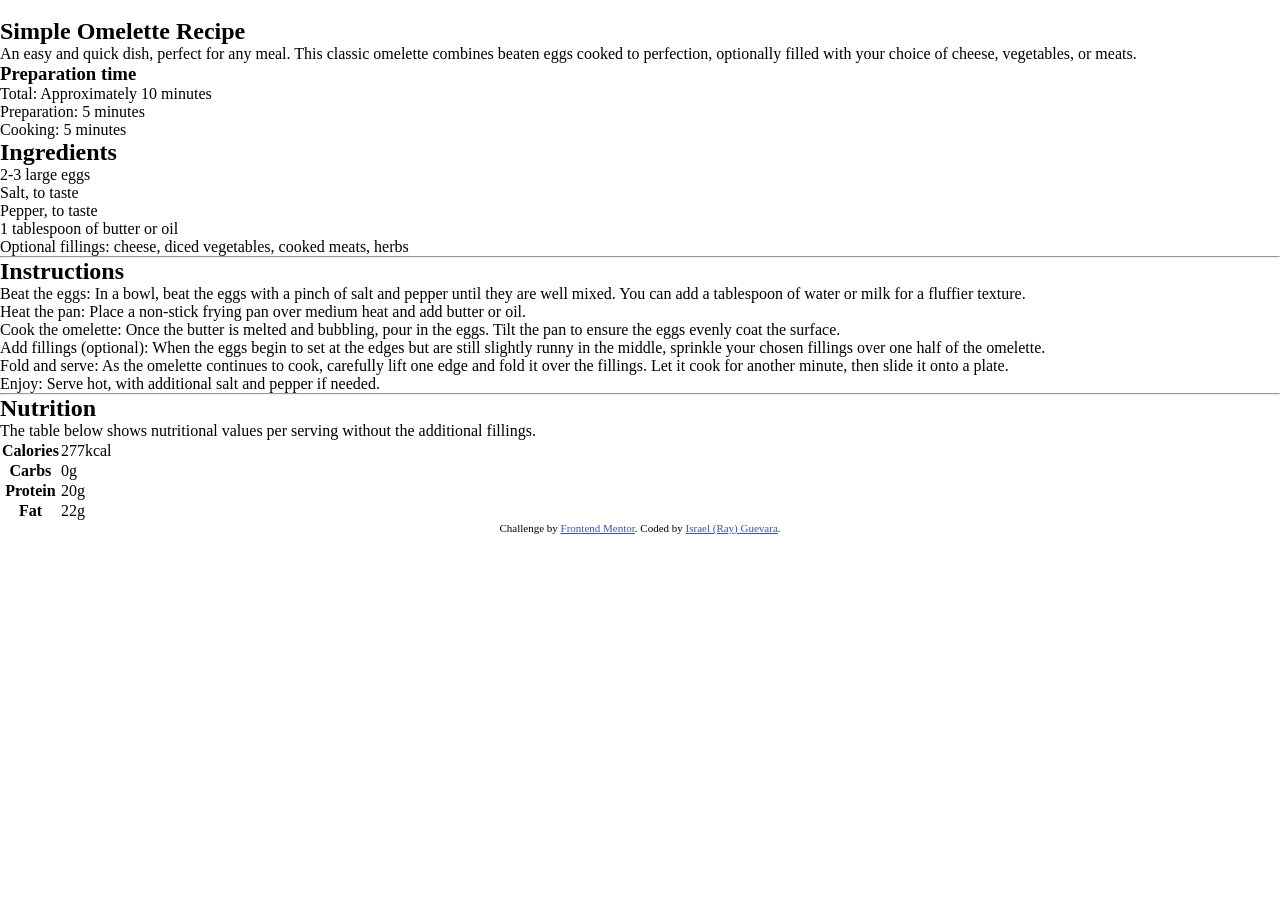
==== index.html @ 9a559724 "refactor(styles): remove external google font links" ====
<!doctype html>
<html lang="en">
  <head>
    <meta charset="UTF-8" />
    <meta name="viewport" content="width=device-width, initial-scale=1.0" />
    <!-- displays site properly based on user's device -->

    <link
      rel="icon"
      type="image/png"
      sizes="32x32"
      href="./assets/images/favicon-32x32.png"
    />

    <title>Frontend Mentor | Recipe page</title>

    <!-- Feel free to remove these styles or customise in your own stylesheet 👍 -->
    <style>
      .attribution {
        font-size: 0.6875rem;
        text-align: center;
      }
      .attribution a {
        color: hsl(228, 45%, 44%);
      }
    </style>

    <link rel="stylesheet" href="styles.css" />
  </head>
  <body>
    <!-- Main landmark: is the central topic of the HTML document -->
    <main>
      <!-- Article: self-contained, independant and reusable element -->
      <article class="recipe-card">
        <img
          class="recipe-card__img"
          src="assets/images/image-omelette.jpeg"
          alt=""
        />
        <!-- Header: introductory content -->
        <header>
          <h1 class="recipe-card__title">Simple Omelette Recipe</h1>
          <p class="recipe-card__description">
            An easy and quick dish, perfect for any meal. This classic omelette
            combines beaten eggs cooked to perfection, optionally filled with
            your choice of cheese, vegetables, or meats.
          </p>
        </header>

        <!-- Section: generic standalone section of a document, usually has a heading -->
        <section class="recipe-card__preparation-stats">
          <h3 class="recipe-card__preparation-time">Preparation time</h3>
          <!-- Unordered list: by default rendered as a bulleted list -->
          <ul>
            <li>
              <!-- Time: represents a specific period of time, translate dates into machine-readeble format -->
              <time datetime="PT10M"
                ><span class="recipe-card__time-head">Total:</span>
                Approximately 10 minutes</time
              >
            </li>
            <li>
              <time datetime="PT5M"
                ><span class="recipe-card__time-head">Preparation:</span> 5
                minutes</time
              >
            </li>
            <li>
              <time datetime="PT5M"
                ><span class="recipe-card__time-head">Cooking:</span> 5
                minutes</time
              >
            </li>
          </ul>
        </section>

        <section>
          <h2 class="recipe-card__subtitle">Ingredients</h2>
          <ul class="recipe-card__ingredient-list">
            <li class="recipe-card__ingredient-item"><p>2-3 large eggs</p></li>
            <li class="recipe-card__ingredient-item"><p>Salt, to taste</p></li>
            <li class="recipe-card__ingredient-item">
              <p>Pepper, to taste</p>
            </li>
            <li class="recipe-card__ingredient-item">
              <p>1 tablespoon of butter or oil</p>
            </li>
            <li class="recipe-card__ingredient-item">
              <p>
                Optional fillings: cheese, diced vegetables, cooked meats, herbs
              </p>
            </li>
          </ul>
        </section>

        <hr />

        <section>
          <h2 class="recipe-card__subtitle">Instructions</h2>
          <!-- Ordered list: redered as a numbered list, using its attrribute type you can chose letters, Roman numerals o plain numbers (default) -->
          <ol class="recipe-card__instruction-list">
            <li>
              <p>
                <span class="recipe-card__instruction-step"
                  >Beat the eggs:</span
                >
                In a bowl, beat the eggs with a pinch of salt and pepper until
                they are well mixed. You can add a tablespoon of water or milk
                for a fluffier texture.
              </p>
            </li>
            <li>
              <p>
                <span class="recipe-card__instruction-step">Heat the pan:</span>
                Place a non-stick frying pan over medium heat and add butter or
                oil.
              </p>
            </li>
            <li>
              <p>
                <span class="recipe-card__instruction-step"
                  >Cook the omelette:</span
                >
                Once the butter is melted and bubbling, pour in the eggs. Tilt
                the pan to ensure the eggs evenly coat the surface.
              </p>
            </li>
            <li>
              <p>
                <span class="recipe-card__instruction-step"
                  >Add fillings (optional):</span
                >
                When the eggs begin to set at the edges but are still slightly
                runny in the middle, sprinkle your chosen fillings over one half
                of the omelette.
              </p>
            </li>
            <li>
              <p>
                <span class="recipe-card__instruction-step"
                  >Fold and serve:</span
                >
                As the omelette continues to cook, carefully lift one edge and
                fold it over the fillings. Let it cook for another minute, then
                slide it onto a plate.
              </p>
            </li>
            <li>
              <p>
                <span class="recipe-card__instruction-step">Enjoy:</span> Serve
                hot, with additional salt and pepper if needed.
              </p>
            </li>
          </ol>
        </section>

        <hr />

        <section>
          <h2 class="recipe-card__subtitle">Nutrition</h2>
          <p>
            The table below shows nutritional values per serving without the
            additional fillings.
          </p>
          <!-- Table: this element represents tabular-data using rows and columns -->
          <table class="recipe-card__table">
            <!-- Table body: encapsulates a series of rows (tr) -->
            <tbody>
              <tr>
                <!-- Table header: head of a table group, representing calories, carbs, protein -->
                <th>Calories</th>
                <!-- Table data: it contains the actual data, like 277kcal, 0g, 20g -->
                <td>277kcal</td>
              </tr>
              <tr>
                <th>Carbs</th>
                <td>0g</td>
              </tr>

              <tr>
                <th>Protein</th>
                <td>20g</td>
              </tr>

              <tr>
                <th>Fat</th>
                <td>22g</td>
              </tr>
            </tbody>
          </table>
        </section>
      </article>
    </main>

    <footer class="attribution">
      Challenge by
      <a
        href="https://www.frontendmentor.io?ref=challenge"
        target="_blank"
        rel="noopener noreferrer"
        >Frontend Mentor</a
      >. Coded by
      <a
        href="https://github.com/ezra1492"
        target="_blank"
        rel="noopener noreferrer"
        >Israel (Ray) Guevara</a
      >.
    </footer>
  </body>
</html>
---- styles.css ----
/* ============== 
 BOX MODEL RESET ↓
================= */
*,
*::before,
*::after {
  box-sizing: border-box;
  margin: 0;
  padding: 0;
}

/* ===== 
 FONTS ↓
======== */

@font-face {
  font-family: "outfit";
  src: url(assets/fonts/outfit/Outfit-VariableFont_wght.woff2) format("woff2"); /* By declaring the format the browser reads it and in case it isn't supported, the user won't spend data in assets the browser won't be able to use */
  font-weight: 100 900; /* covers all weights (100-900) to save loading time */
  font-style: normal;
  font-display: swap; /* Accessibility: shows fallback font while oufit loads */
}

@font-face {
  font-family: "young-serif";
  src: url(assets/fonts/young-serif/YoungSerif-Regular.woff2) format("woff2");
  font-weight: 400; /* used for the recipe title */
  font-style: normal;
  font-display: swap;
}

/* Entiendo que es recomendable transformar las fuentes de ttf a woff2 para hacerlas más ligeras y que carguen más rápido */

/* =================
DESIGN TOKEN VAULT ↓
==================== */
:root {
  /* ------
SPACING ↓
--------- */

  /* PRIMITIVE SPACING */
  --sp-1600: 8rem; /* 128px */
  --sp-600: 3rem; /* 48px */
  --sp-500: 2.5rem; /* 40px */
  --sp-400: 2rem; /* 32px */
  --sp-350: 1.75rem; /* 28px */
  --sp-300: 1.5rem; /* 24px */
  --sp-250: 1.25rem; /* 20px */
  --sp-200: 1rem; /* 16px */
  --sp-150: 0.75rem; /* 12px */
  --sp-100: 0.5rem; /* 8px */

  /* PRIMITIVE COLOR */
  --clr-stone-100: hsl(30, 54%, 90%); /* */
  --clr-stone-150: hsl(30, 18%, 87%); /* */
  --clr-stone-600: hsl(30, 10%, 34%); /* */
  --clr-stone-900: hsl(24, 5%, 18%); /* */
  --clr-rose-800: hsl(332, 51%, 32%); /* */
  --clr-rose-50: hsl(330, 100%, 98%); /* */
  --clr-brown-800: hsl(14, 45%, 36%); /* */
  --clr-white: hsl(0, 0%, 100%); /* */

  /* SEMANTIC */

  /* FONT SIZE */
  --fs-body: ;
  --fs-title: ;

  /* */

  /* */

  /* */

  /* */

  /* ------
SPACING ↑
--------- */

  /* --------- 
 TYPOGRAFY ↓
------------ */

  /* FONT FAMILY */
  /* FONT WEIGHT */

  /* --------- 
 TYPOGRAFY ↑
------------ */
}

/* =================
DESIGN TOKEN VAULT ↑
==================== */
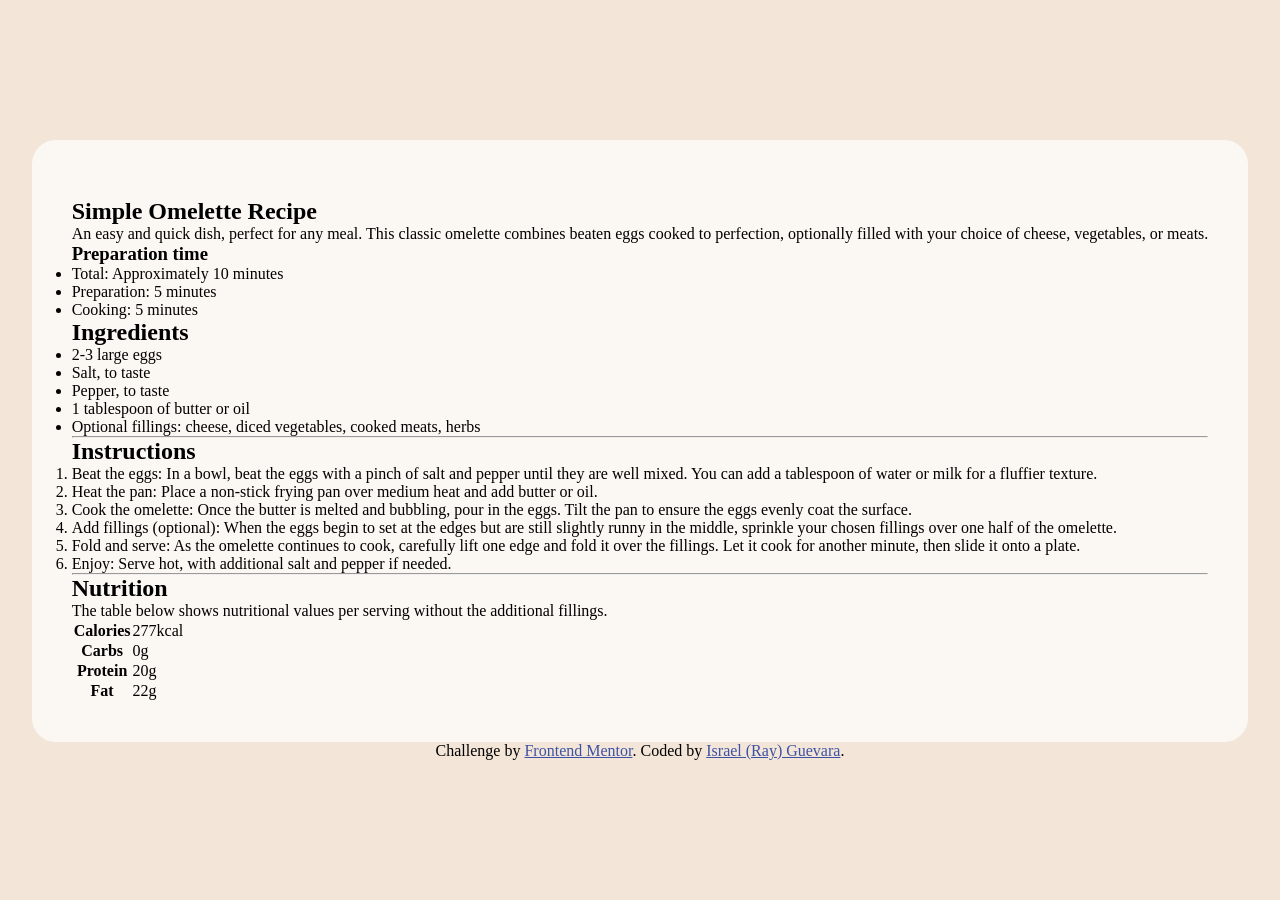
==== commit cf60e668: "refactor(html): extract inline style to css file" ====
--- a/index.html
+++ b/index.html
@@ -13,17 +13,6 @@
     />
 
     <title>Frontend Mentor | Recipe page</title>
-
-    <!-- Feel free to remove these styles or customise in your own stylesheet 👍 -->
-    <style>
-      .attribution {
-        font-size: 0.6875rem;
-        text-align: center;
-      }
-      .attribution a {
-        color: hsl(228, 45%, 44%);
-      }
-    </style>
 
     <link rel="stylesheet" href="styles.css" />
   </head>
--- a/styles.css
+++ b/styles.css
@@ -36,10 +36,10 @@
 ==================== */
 :root {
   /* ------
-SPACING ↓
---------- */
+  SPACING ↓
+  --------- */
 
-  /* PRIMITIVE SPACING */
+  /* PRIMITIVE SPACING (The what, raw units) */
   --sp-1600: 8rem; /* 128px */
   --sp-600: 3rem; /* 48px */
   --sp-500: 2.5rem; /* 40px */
@@ -51,46 +51,113 @@
   --sp-150: 0.75rem; /* 12px */
   --sp-100: 0.5rem; /* 8px */
 
-  /* PRIMITIVE COLOR */
-  --clr-stone-100: hsl(30, 54%, 90%); /* */
-  --clr-stone-150: hsl(30, 18%, 87%); /* */
-  --clr-stone-600: hsl(30, 10%, 34%); /* */
-  --clr-stone-900: hsl(24, 5%, 18%); /* */
-  --clr-rose-800: hsl(332, 51%, 32%); /* */
-  --clr-rose-50: hsl(330, 100%, 98%); /* */
-  --clr-brown-800: hsl(14, 45%, 36%); /* */
-  --clr-white: hsl(0, 0%, 100%); /* */
+  /* ATTRIBUTION */
+  --sp-footer: 0.6875rem; /* 11px */
 
-  /* SEMANTIC */
+  /* VIEWPORT BOUNDARIES */
+  --sp-wd-min: 23.4375rem; /* 375px Mobile, min-width */
+  --sp-wd-max: 46rem; /* 736px Dessktop, max-width */
 
-  /* FONT SIZE */
-  --fs-body: ;
-  --fs-title: ;
+  /* SEMANTIC SPACING (the why, the purpose) */
+  --wd-recipe-card: clamp(var(--sp-wd-min), 90vw, var(--sp-wd-max));
 
-  /* */
+  --fs-title: var(--sp-500); /* 40px */
+  --fs-subtitle: var(--sp-350); /* 28px */
+  --fs-prep-time: var(--sp-250); /* 20px */
+  --fs-paragraph: var(--sp-200); /* 16px */
+  --fs-footer: var(--sp);
 
-  /* */
+  --pd-recipe-card: var(--sp-500);
 
-  /* */
-
-  /* */
+  --br-big: var(--sp-300);
+  --br-small: var(--sp-150);
 
   /* ------
-SPACING ↑
---------- */
+  SPACING ↑
+  --------- */
 
-  /* --------- 
- TYPOGRAFY ↓
------------- */
+  /* ----
+  COLOR ↓
+  ------- */
+
+  /* PRIMITIVE COLOR */
+  --clr-stone-100: hsl(30, 54%, 90%); /* body background */
+  --clr-white: rgba(255, 255, 255, 70%); /* card background */
+  --clr-rose-50: hsl(330, 100%, 98%); /* prep-time background */
+  --clr-stone-900: hsl(24, 5%, 18%); /* titile */
+  --clr-stone-600: hsl(
+    30,
+    10%,
+    34%
+  ); /* paragraph + its bulleted points + table data */
+  --clr-rose-800: hsl(
+    332,
+    51%,
+    32%
+  ); /* prep-time title + its bulleted points */
+  --clr-brown-800: hsl(14, 45%, 36%); /* */
+  --clr-anchor: hsl(228, 45%, 44%);
+  --clr-stone-150: hsl(30, 18%, 87%); /* */
+
+  /* SEMANTIC COLOR */
+  --clr-card: var(--clr-white);
+  --clr-title: var(--clr-stone-900);
+  --clr-subtitle: var(--clr-brown-800);
+  --clr-prep-time: var(--clr-rose-800);
+  --clr-paragraph: var(--clr-stone-600);
+
+  /* ----
+  COLOR ↑
+  ------- */
+
+  /* --------
+  TYPOGRAPHY ↓
+  ------------ */
 
   /* FONT FAMILY */
+  --ff-titles: "young-serif", serif;
+  --ff-paragraphs: "outfit", sans-serif;
+
   /* FONT WEIGHT */
+  --fw-paragraph: 400;
+  --fw-prep-time: 600;
+  --fw-bold: 700;
 
-  /* --------- 
- TYPOGRAFY ↑
------------- */
+  /* --------
+  TYPOGRAPHY ↑
+  ------------ */
+}
+/* =================
+DESIGN TOKEN VAULT ↑
+==================== */
+
+/* =================
+RECIPE CARD DESIGN ↓
+==================== */
+
+.attribution {
+  font-size: var(--fs-footer);
+  text-align: center;
+}
+.attribution a {
+  color: var(--clr-anchor);
+}
+
+body {
+  display: flex;
+  flex-direction: column;
+  justify-content: center;
+  align-items: center;
+  min-height: 100vh;
+  background-color: var(--clr-stone-100);
+}
+
+.recipe-card {
+  padding: var(--pd-recipe-card);
+  border-radius: var(--br-big);
+  background-color: var(--clr-card);
 }
 
 /* =================
-DESIGN TOKEN VAULT ↑
+RECIPE CARD DESIGN ↑
 ==================== */
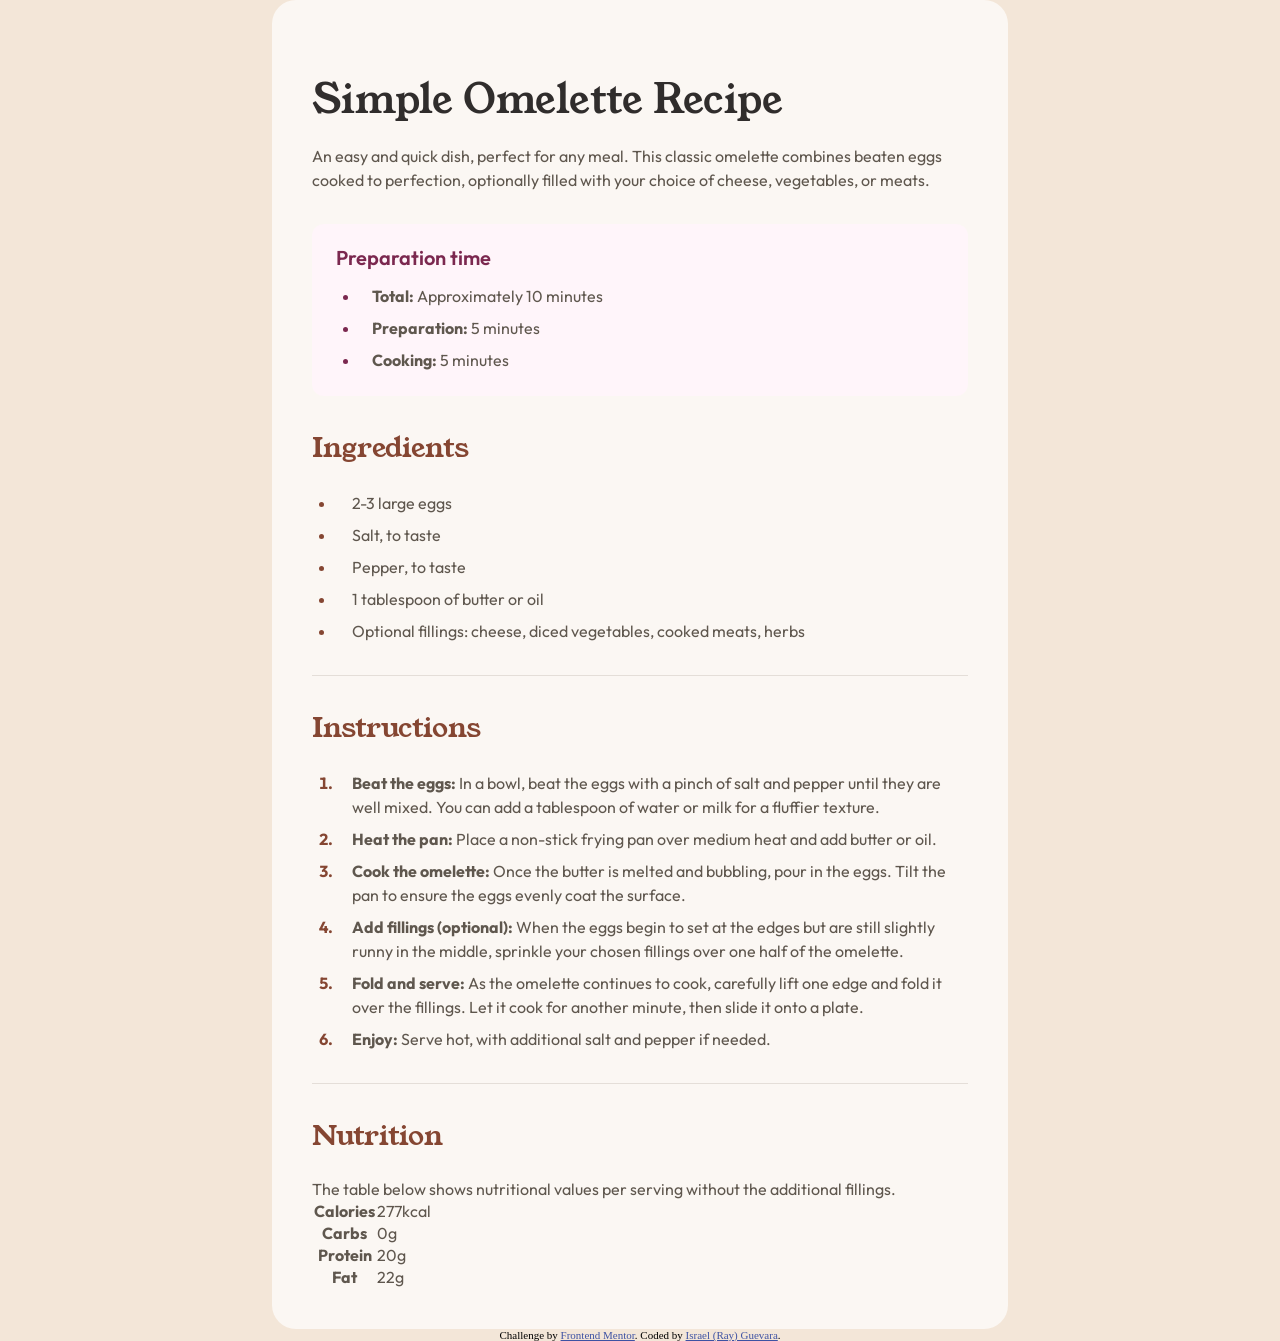
==== commit 6ac55fbf: "refactor(css): :recycle: migrate list spacing to flexbox gap" ====
--- a/index.html
+++ b/index.html
@@ -40,7 +40,7 @@
         <section class="recipe-card__preparation-stats">
           <h3 class="recipe-card__preparation-time">Preparation time</h3>
           <!-- Unordered list: by default rendered as a bulleted list -->
-          <ul>
+          <ul class="recipe-card__prep-list">
             <li>
               <!-- Time: represents a specific period of time, translate dates into machine-readeble format -->
               <time datetime="PT10M"
--- a/styles.css
+++ b/styles.css
@@ -55,26 +55,46 @@
   --sp-footer: 0.6875rem; /* 11px */
 
   /* VIEWPORT BOUNDARIES */
-  --sp-wd-min: 23.4375rem; /* 375px Mobile, min-width */
+  --sp-wd-min: 20rem; /* 320px Mobile, min-width */
   --sp-wd-max: 46rem; /* 736px Dessktop, max-width */
 
   /* SEMANTIC SPACING (the why, the purpose) */
   --wd-recipe-card: clamp(var(--sp-wd-min), 90vw, var(--sp-wd-max));
 
+  /* FONT SIZE */
   --fs-title: var(--sp-500); /* 40px */
   --fs-subtitle: var(--sp-350); /* 28px */
   --fs-prep-time: var(--sp-250); /* 20px */
   --fs-paragraph: var(--sp-200); /* 16px */
-  --fs-footer: var(--sp);
-
+  --fs-footer: var(--sp-footer); /* 11px */
+
+  /* PADDING: Internal 'bubble wrap' for our boxes*/
   --pd-recipe-card: var(--sp-500);
-
+  --pd-prep-time: var(--sp-300);
+  --pd-ul: var(--sp-300); /* Moves the entire list container */
+  --pd-list: var(--sp-200); /* Internal space for every line in the item */
+  --pd-instructions: var(--sp-300);
+
+  /* MARGIN: Empty space between separate boxes */
+  --mrg-title: var(--sp-500) 0 var(--sp-300);
+  --mrg-subtitle: var(--sp-300);
+  --mrg-description: var(--sp-400);
+  --mrg-prep-time: var(--sp-200);
+  --mrg-list-bottom: var(--sp-100);
+  --mrg-hr: var(--sp-400) 0;
+
+  /* TEXT INDENT: Only moves the very first line of text */
+  --ti-list: var(--sp-150);
+
+  /* BORDER RADIUS */
   --br-big: var(--sp-300);
   --br-small: var(--sp-150);
 
   /* ------
   SPACING ↑
   --------- */
+
+  --border-hr: 1px solid var(--clr-hr);
 
   /* ----
   COLOR ↓
@@ -85,26 +105,20 @@
   --clr-white: rgba(255, 255, 255, 70%); /* card background */
   --clr-rose-50: hsl(330, 100%, 98%); /* prep-time background */
   --clr-stone-900: hsl(24, 5%, 18%); /* titile */
-  --clr-stone-600: hsl(
-    30,
-    10%,
-    34%
-  ); /* paragraph + its bulleted points + table data */
-  --clr-rose-800: hsl(
-    332,
-    51%,
-    32%
-  ); /* prep-time title + its bulleted points */
-  --clr-brown-800: hsl(14, 45%, 36%); /* */
+  --clr-stone-600: hsl(30, 10%, 34%); /* paragraph + bulleted points + th */
+  --clr-rose-800: hsl(332, 51%, 32%); /* prep-time title + bulleted points */
+  --clr-brown-800: hsl(14, 45%, 36%); /* subtitle + ol + td */
   --clr-anchor: hsl(228, 45%, 44%);
-  --clr-stone-150: hsl(30, 18%, 87%); /* */
+  --clr-stone-150: hsl(30, 18%, 87%); /* hr */
 
   /* SEMANTIC COLOR */
   --clr-card: var(--clr-white);
   --clr-title: var(--clr-stone-900);
   --clr-subtitle: var(--clr-brown-800);
-  --clr-prep-time: var(--clr-rose-800);
+  --clr-prep-time-title: var(--clr-rose-800);
+  --clr-prep-time-background: var(--clr-rose-50);
   --clr-paragraph: var(--clr-stone-600);
+  --clr-hr: var(--clr-stone-150);
 
   /* ----
   COLOR ↑
@@ -122,6 +136,10 @@
   --fw-paragraph: 400;
   --fw-prep-time: 600;
   --fw-bold: 700;
+
+  /* LINE HEIGHT */
+  --lh-100: 1; /* title, subtitle, prep-time, ol lists */
+  --lh-150: 1.5; /* paragraphs, ul lists and table data */
 
   /* --------
   TYPOGRAPHY ↑
@@ -154,9 +172,163 @@
 
 .recipe-card {
   padding: var(--pd-recipe-card);
+  width: var(--wd-recipe-card);
+  /* Typography (Inherited Properties) 
+     These values flow down to all children unless overridden */
+  font-family: var(--ff-paragraphs);
+  font-size: var(--fs-paragraph);
+  font-weight: var(--fw-paragraph);
+  color: var(--clr-paragraph);
   border-radius: var(--br-big);
   background-color: var(--clr-card);
 }
+
+.recipe-card__img {
+  display: block;
+  width: 100%;
+  border-radius: var(--br-small);
+}
+
+/* ----------------
+   HEADER SECTION ↓
+   ---------------- */
+
+.recipe-card__title {
+  display: block;
+  margin: var(--mrg-title);
+  font-family: var(--ff-titles);
+  font-size: var(--fs-title);
+  font-weight: var(--fw-paragraph); /* override User Agent Stylesheet */
+  line-height: var(--lh-100);
+  color: var(--clr-title);
+}
+
+.recipe-card__description {
+  display: block; /* <p> is a block element by default  */
+  margin-bottom: var(--mrg-description);
+  line-height: var(--lh-150);
+}
+
+/* ----------------
+   HEADER SECTION ↑
+   ---------------- */
+
+/* ---------------------
+   PREPARATION SECTION ↓
+   --------------------- */
+
+.recipe-card__preparation-stats {
+  padding: var(--pd-prep-time);
+  margin-bottom: var(--mrg-description);
+  border-radius: var(--br-small);
+  background-color: var(--clr-prep-time-background);
+}
+
+/* Flexbox puts gaps between the li items inside the ul */
+.recipe-card__prep-list {
+  display: flex;
+  flex-direction: column;
+  gap: var(--mrg-list-bottom);
+}
+
+.recipe-card__preparation-time {
+  margin-bottom: var(--mrg-prep-time);
+  font-size: var(--fs-prep-time);
+  font-weight: var(--fw-prep-time);
+  line-height: var(--lh-100);
+  color: var(--clr-prep-time-title);
+}
+
+.recipe-card__preparation-stats time {
+  display: block;
+  line-height: var(--lh-150);
+  text-indent: var(--ti-list); /* Moves only the start of the time text */
+}
+
+.recipe-card__preparation-stats ul {
+  padding-left: var(--pd-ul); /* Aligns the bullets under the title */
+}
+
+.recipe-card__preparation-stats li::marker {
+  color: var(--clr-prep-time-title); /* Makes bullets match the section color */
+}
+
+.recipe-card__time-head {
+  font-weight: var(--fw-bold);
+}
+
+/* ---------------------
+   PREPARATION SECTION ↑
+   --------------------- */
+
+.recipe-card__subtitle {
+  margin-bottom: var(--mrg-subtitle);
+  /* Typography (Specific overrides) */
+  font-family: var(--ff-titles);
+  font-size: var(--fs-subtitle);
+  font-weight: var(--fw-paragraph);
+  color: var(--clr-subtitle);
+}
+
+/* ---------------------
+   INGREDIENTS SECTION ↓
+   --------------------- */
+
+.recipe-card__ingredient-list {
+  padding-left: var(--pd-ul); /* Aligns the bullets under the title */
+  line-height: var(--lh-150);
+}
+
+.recipe-card__ingredient-list li {
+  padding-left: var(--pd-list); /* Adds space for all lines of the ingredient */
+  margin-bottom: var(--mrg-list-bottom);
+}
+
+.recipe-card__ingredient-list li::marker {
+  color: var(--clr-subtitle); /* Makes bullets match the section color */
+}
+
+/* ---------------------
+   INGREDIENTS SECTION ↑
+   --------------------- */
+
+hr {
+  margin: var(--mrg-hr);
+  border: 0; /* override User Agent Stylesheet */
+  border-top: var(--border-hr); /* Applies our clean, flat design line */
+  color: var(--clr-hr);
+}
+
+/* ----------------------
+   INSTRUCTIONS SECTION ↑
+   ---------------------- */
+
+.recipe-card__instruction-list {
+  display: flex;
+  flex-direction: column;
+  gap: var(
+    --mrg-list-bottom
+  ); /* Flexbox gap ensures total control over child spacing, eliminating redundant margins on the final list item */
+  padding-left: var(--pd-instructions);
+  line-height: var(--lh-150);
+}
+
+.recipe-card__instruction-list li::marker {
+  font-weight: var(--fw-bold);
+  color: var(--clr-subtitle);
+}
+
+.recipe-card__instruction-list li {
+  padding-left: var(--pd-list);
+}
+
+.recipe-card__instruction-step {
+  font-weight: var(--fw-bold);
+}
+
+/* ----------------------
+   INSTRUCTIONS SECTION ↑
+   ---------------------- */
 
 /* =================
 RECIPE CARD DESIGN ↑
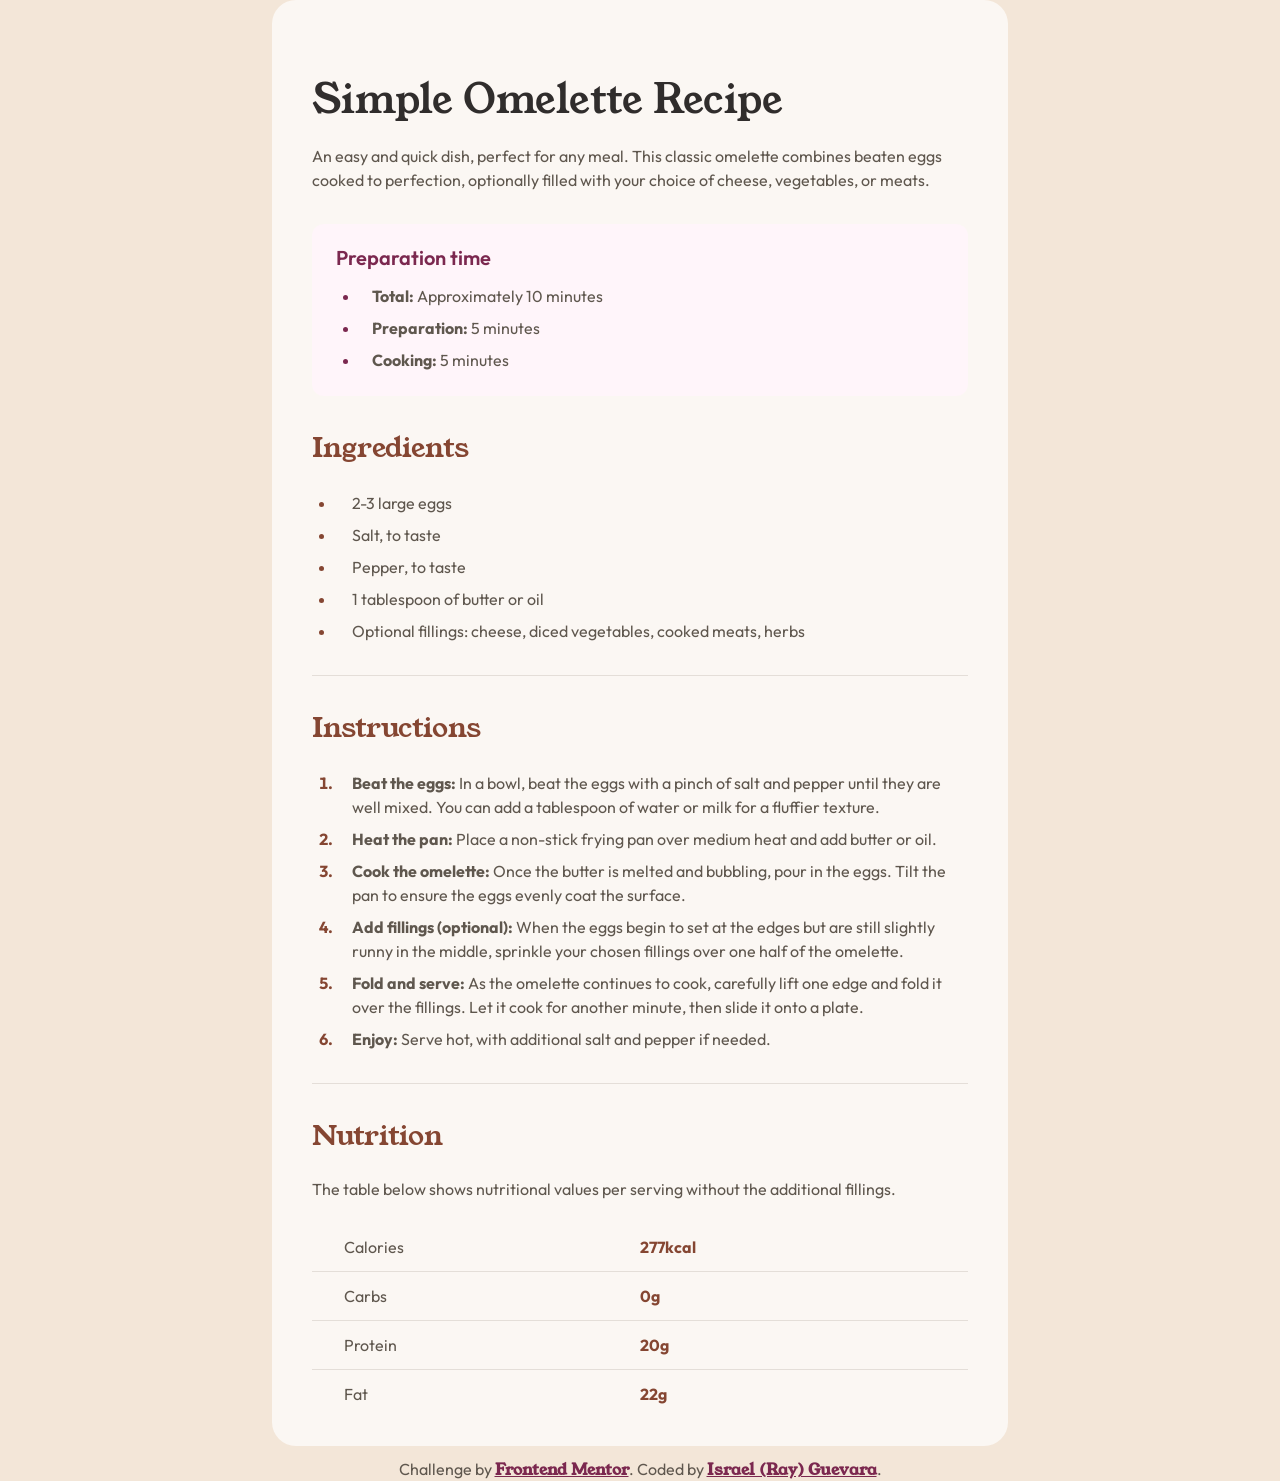
==== commit 89701252: "refactor(html): :building_construction: implement content wrapper for mobile text protection" ====
--- a/index.html
+++ b/index.html
@@ -27,157 +27,166 @@
           alt=""
         />
         <!-- Header: introductory content -->
-        <header>
-          <h1 class="recipe-card__title">Simple Omelette Recipe</h1>
-          <p class="recipe-card__description">
-            An easy and quick dish, perfect for any meal. This classic omelette
-            combines beaten eggs cooked to perfection, optionally filled with
-            your choice of cheese, vegetables, or meats.
-          </p>
-        </header>
-
-        <!-- Section: generic standalone section of a document, usually has a heading -->
-        <section class="recipe-card__preparation-stats">
-          <h3 class="recipe-card__preparation-time">Preparation time</h3>
-          <!-- Unordered list: by default rendered as a bulleted list -->
-          <ul class="recipe-card__prep-list">
-            <li>
-              <!-- Time: represents a specific period of time, translate dates into machine-readeble format -->
-              <time datetime="PT10M"
-                ><span class="recipe-card__time-head">Total:</span>
-                Approximately 10 minutes</time
-              >
-            </li>
-            <li>
-              <time datetime="PT5M"
-                ><span class="recipe-card__time-head">Preparation:</span> 5
-                minutes</time
-              >
-            </li>
-            <li>
-              <time datetime="PT5M"
-                ><span class="recipe-card__time-head">Cooking:</span> 5
-                minutes</time
-              >
-            </li>
-          </ul>
-        </section>
-
-        <section>
-          <h2 class="recipe-card__subtitle">Ingredients</h2>
-          <ul class="recipe-card__ingredient-list">
-            <li class="recipe-card__ingredient-item"><p>2-3 large eggs</p></li>
-            <li class="recipe-card__ingredient-item"><p>Salt, to taste</p></li>
-            <li class="recipe-card__ingredient-item">
-              <p>Pepper, to taste</p>
-            </li>
-            <li class="recipe-card__ingredient-item">
-              <p>1 tablespoon of butter or oil</p>
-            </li>
-            <li class="recipe-card__ingredient-item">
-              <p>
-                Optional fillings: cheese, diced vegetables, cooked meats, herbs
-              </p>
-            </li>
-          </ul>
-        </section>
-
-        <hr />
-
-        <section>
-          <h2 class="recipe-card__subtitle">Instructions</h2>
-          <!-- Ordered list: redered as a numbered list, using its attrribute type you can chose letters, Roman numerals o plain numbers (default) -->
-          <ol class="recipe-card__instruction-list">
-            <li>
-              <p>
-                <span class="recipe-card__instruction-step"
-                  >Beat the eggs:</span
+        <div class="recipe-card__media-query-text">
+          <header>
+            <h1 class="recipe-card__title">Simple Omelette Recipe</h1>
+            <p class="recipe-card__description">
+              An easy and quick dish, perfect for any meal. This classic
+              omelette combines beaten eggs cooked to perfection, optionally
+              filled with your choice of cheese, vegetables, or meats.
+            </p>
+          </header>
+
+          <!-- Section: generic standalone section of a document, usually has a heading -->
+          <section class="recipe-card__preparation-stats">
+            <h3 class="recipe-card__preparation-time">Preparation time</h3>
+            <!-- Unordered list: by default rendered as a bulleted list -->
+            <ul class="recipe-card__prep-list">
+              <li>
+                <!-- Time: represents a specific period of time, translate dates into machine-readeble format -->
+                <time datetime="PT10M"
+                  ><span class="recipe-card__time-head">Total:</span>
+                  Approximately 10 minutes</time
                 >
-                In a bowl, beat the eggs with a pinch of salt and pepper until
-                they are well mixed. You can add a tablespoon of water or milk
-                for a fluffier texture.
-              </p>
-            </li>
-            <li>
-              <p>
-                <span class="recipe-card__instruction-step">Heat the pan:</span>
-                Place a non-stick frying pan over medium heat and add butter or
-                oil.
-              </p>
-            </li>
-            <li>
-              <p>
-                <span class="recipe-card__instruction-step"
-                  >Cook the omelette:</span
+              </li>
+              <li>
+                <time datetime="PT5M"
+                  ><span class="recipe-card__time-head">Preparation:</span> 5
+                  minutes</time
                 >
-                Once the butter is melted and bubbling, pour in the eggs. Tilt
-                the pan to ensure the eggs evenly coat the surface.
-              </p>
-            </li>
-            <li>
-              <p>
-                <span class="recipe-card__instruction-step"
-                  >Add fillings (optional):</span
+              </li>
+              <li>
+                <time datetime="PT5M"
+                  ><span class="recipe-card__time-head">Cooking:</span> 5
+                  minutes</time
                 >
-                When the eggs begin to set at the edges but are still slightly
-                runny in the middle, sprinkle your chosen fillings over one half
-                of the omelette.
-              </p>
-            </li>
-            <li>
-              <p>
-                <span class="recipe-card__instruction-step"
-                  >Fold and serve:</span
-                >
-                As the omelette continues to cook, carefully lift one edge and
-                fold it over the fillings. Let it cook for another minute, then
-                slide it onto a plate.
-              </p>
-            </li>
-            <li>
-              <p>
-                <span class="recipe-card__instruction-step">Enjoy:</span> Serve
-                hot, with additional salt and pepper if needed.
-              </p>
-            </li>
-          </ol>
-        </section>
-
-        <hr />
-
-        <section>
-          <h2 class="recipe-card__subtitle">Nutrition</h2>
-          <p>
-            The table below shows nutritional values per serving without the
-            additional fillings.
-          </p>
-          <!-- Table: this element represents tabular-data using rows and columns -->
-          <table class="recipe-card__table">
-            <!-- Table body: encapsulates a series of rows (tr) -->
-            <tbody>
-              <tr>
-                <!-- Table header: head of a table group, representing calories, carbs, protein -->
-                <th>Calories</th>
-                <!-- Table data: it contains the actual data, like 277kcal, 0g, 20g -->
-                <td>277kcal</td>
-              </tr>
-              <tr>
-                <th>Carbs</th>
-                <td>0g</td>
-              </tr>
-
-              <tr>
-                <th>Protein</th>
-                <td>20g</td>
-              </tr>
-
-              <tr>
-                <th>Fat</th>
-                <td>22g</td>
-              </tr>
-            </tbody>
-          </table>
-        </section>
+              </li>
+            </ul>
+          </section>
+
+          <section>
+            <h2 class="recipe-card__subtitle">Ingredients</h2>
+            <ul class="recipe-card__ingredient-list">
+              <li class="recipe-card__ingredient-item">
+                <p>2-3 large eggs</p>
+              </li>
+              <li class="recipe-card__ingredient-item">
+                <p>Salt, to taste</p>
+              </li>
+              <li class="recipe-card__ingredient-item">
+                <p>Pepper, to taste</p>
+              </li>
+              <li class="recipe-card__ingredient-item">
+                <p>1 tablespoon of butter or oil</p>
+              </li>
+              <li class="recipe-card__ingredient-item">
+                <p>
+                  Optional fillings: cheese, diced vegetables, cooked meats,
+                  herbs
+                </p>
+              </li>
+            </ul>
+          </section>
+
+          <hr />
+
+          <section>
+            <h2 class="recipe-card__subtitle">Instructions</h2>
+            <!-- Ordered list: redered as a numbered list, using its attrribute type you can chose letters, Roman numerals o plain numbers (default) -->
+            <ol class="recipe-card__instruction-list">
+              <li>
+                <p>
+                  <span class="recipe-card__instruction-step"
+                    >Beat the eggs:</span
+                  >
+                  In a bowl, beat the eggs with a pinch of salt and pepper until
+                  they are well mixed. You can add a tablespoon of water or milk
+                  for a fluffier texture.
+                </p>
+              </li>
+              <li>
+                <p>
+                  <span class="recipe-card__instruction-step"
+                    >Heat the pan:</span
+                  >
+                  Place a non-stick frying pan over medium heat and add butter
+                  or oil.
+                </p>
+              </li>
+              <li>
+                <p>
+                  <span class="recipe-card__instruction-step"
+                    >Cook the omelette:</span
+                  >
+                  Once the butter is melted and bubbling, pour in the eggs. Tilt
+                  the pan to ensure the eggs evenly coat the surface.
+                </p>
+              </li>
+              <li>
+                <p>
+                  <span class="recipe-card__instruction-step"
+                    >Add fillings (optional):</span
+                  >
+                  When the eggs begin to set at the edges but are still slightly
+                  runny in the middle, sprinkle your chosen fillings over one
+                  half of the omelette.
+                </p>
+              </li>
+              <li>
+                <p>
+                  <span class="recipe-card__instruction-step"
+                    >Fold and serve:</span
+                  >
+                  As the omelette continues to cook, carefully lift one edge and
+                  fold it over the fillings. Let it cook for another minute,
+                  then slide it onto a plate.
+                </p>
+              </li>
+              <li>
+                <p>
+                  <span class="recipe-card__instruction-step">Enjoy:</span>
+                  Serve hot, with additional salt and pepper if needed.
+                </p>
+              </li>
+            </ol>
+          </section>
+
+          <hr />
+
+          <section>
+            <h2 class="recipe-card__subtitle">Nutrition</h2>
+            <p>
+              The table below shows nutritional values per serving without the
+              additional fillings.
+            </p>
+            <!-- Table: this element represents tabular-data using rows and columns -->
+            <table class="recipe-card__table">
+              <!-- Table body: encapsulates a series of rows (tr) -->
+              <tbody>
+                <tr>
+                  <!-- Table header: head of a table group, representing calories, carbs, protein -->
+                  <th>Calories</th>
+                  <!-- Table data: it contains the actual data, like 277kcal, 0g, 20g -->
+                  <td>277kcal</td>
+                </tr>
+                <tr>
+                  <th>Carbs</th>
+                  <td>0g</td>
+                </tr>
+
+                <tr>
+                  <th>Protein</th>
+                  <td>20g</td>
+                </tr>
+
+                <tr>
+                  <th>Fat</th>
+                  <td>22g</td>
+                </tr>
+              </tbody>
+            </table>
+          </section>
+        </div>
       </article>
     </main>
 
--- a/styles.css
+++ b/styles.css
@@ -52,10 +52,11 @@
   --sp-100: 0.5rem; /* 8px */
 
   /* ATTRIBUTION */
-  --sp-footer: 0.6875rem; /* 11px */
+  --sp-fs-footer: 0.6875rem; /* 11px */
+  --sp-br-footer: 0.125rem; /* 2px */
 
   /* VIEWPORT BOUNDARIES */
-  --sp-wd-min: 20rem; /* 320px Mobile, min-width */
+  --sp-wd-min: 23.4375rem; /* 375px Mobile, min-width */
   --sp-wd-max: 46rem; /* 736px Dessktop, max-width */
 
   /* SEMANTIC SPACING (the why, the purpose) */
@@ -74,6 +75,8 @@
   --pd-ul: var(--sp-300); /* Moves the entire list container */
   --pd-list: var(--sp-200); /* Internal space for every line in the item */
   --pd-instructions: var(--sp-300);
+  --pd-th: var(--sp-400);
+  --pd-table: var(--sp-150) 0;
 
   /* MARGIN: Empty space between separate boxes */
   --mrg-title: var(--sp-500) 0 var(--sp-300);
@@ -82,6 +85,7 @@
   --mrg-prep-time: var(--sp-200);
   --mrg-list-bottom: var(--sp-100);
   --mrg-hr: var(--sp-400) 0;
+  --mrg-attribution: var(--sp-150);
 
   /* TEXT INDENT: Only moves the very first line of text */
   --ti-list: var(--sp-150);
@@ -89,6 +93,7 @@
   /* BORDER RADIUS */
   --br-big: var(--sp-300);
   --br-small: var(--sp-150);
+  --br-attribution: var(--sp-br-footer);
 
   /* ------
   SPACING ↑
@@ -119,6 +124,8 @@
   --clr-prep-time-background: var(--clr-rose-50);
   --clr-paragraph: var(--clr-stone-600);
   --clr-hr: var(--clr-stone-150);
+  --clr-links: var(--clr-rose-800);
+  --clr-links-active: var(--clr-rose-50);
 
   /* ----
   COLOR ↑
@@ -152,14 +159,6 @@
 /* =================
 RECIPE CARD DESIGN ↓
 ==================== */
-
-.attribution {
-  font-size: var(--fs-footer);
-  text-align: center;
-}
-.attribution a {
-  color: var(--clr-anchor);
-}
 
 body {
   display: flex;
@@ -275,13 +274,15 @@
    --------------------- */
 
 .recipe-card__ingredient-list {
+  display: flex;
+  flex-direction: column;
+  gap: var(--mrg-list-bottom);
   padding-left: var(--pd-ul); /* Aligns the bullets under the title */
   line-height: var(--lh-150);
 }
 
 .recipe-card__ingredient-list li {
   padding-left: var(--pd-list); /* Adds space for all lines of the ingredient */
-  margin-bottom: var(--mrg-list-bottom);
 }
 
 .recipe-card__ingredient-list li::marker {
@@ -300,7 +301,7 @@
 }
 
 /* ----------------------
-   INSTRUCTIONS SECTION ↑
+   INSTRUCTIONS SECTION ↓
    ---------------------- */
 
 .recipe-card__instruction-list {
@@ -330,6 +331,76 @@
    INSTRUCTIONS SECTION ↑
    ---------------------- */
 
+/* -------------------
+   NUTRITION SECTION ↓
+   ------------------- */
+
+.recipe-card__table {
+  border-collapse: collapse; /* remove gaps between cells */
+  width: 100%; /* Occupy 100% of the parent container's width */
+  margin-top: var(--mrg-subtitle);
+  text-align: left;
+}
+
+.recipe-card__table th,
+.recipe-card__table td {
+  padding: var(--pd-table);
+  border-bottom: var(--border-hr);
+  font-weight: var(--fw-paragraph);
+  line-height: var(--lh-150);
+}
+
+.recipe-card__table tr:last-child th,
+.recipe-card__table tr:last-child td {
+  border-bottom: none;
+  padding-bottom: 0;
+}
+
+.recipe-card__table th {
+  padding-left: var(--pd-th);
+}
+
+.recipe-card__table td {
+  width: 50%; /* Box Model: Splitting the table into two equal 50% halves establishes a fixed central axis. This ensures that all labels and values remain perfectly aligned vertically, preventing layout shifts regardless of text length. */
+  font-weight: var(--fw-bold);
+  color: var(--clr-subtitle);
+}
+
+/* -------------------
+   NUTRITION SECTION ↑
+   ------------------- */
+
+/* ----------------
+   FOOTER SECTION ↓
+   ---------------- */
+
+.attribution {
+  margin-top: var(--mrg-attribution);
+  font-family: var(--ff-paragraphs);
+  font-size: var(--fs-footer);
+  text-align: center;
+  color: var(--clr-paragraph);
+}
+.attribution a {
+  font-family: var(--ff-titles);
+  font-weight: var(--fw-bold);
+  color: var(--clr-links);
+  transition:
+    background-color 0.3s ease,
+    color 0.3s ease;
+}
+
+.attribution a:hover,
+.attribution a:focus-visible {
+  color: var(--clr-links-active);
+  border-radius: var(--br-attribution);
+  background-color: var(--clr-links);
+}
+
+/* ----------------
+   FOOTER SECTION ↑
+   ---------------- */
+
 /* =================
 RECIPE CARD DESIGN ↑
 ==================== */
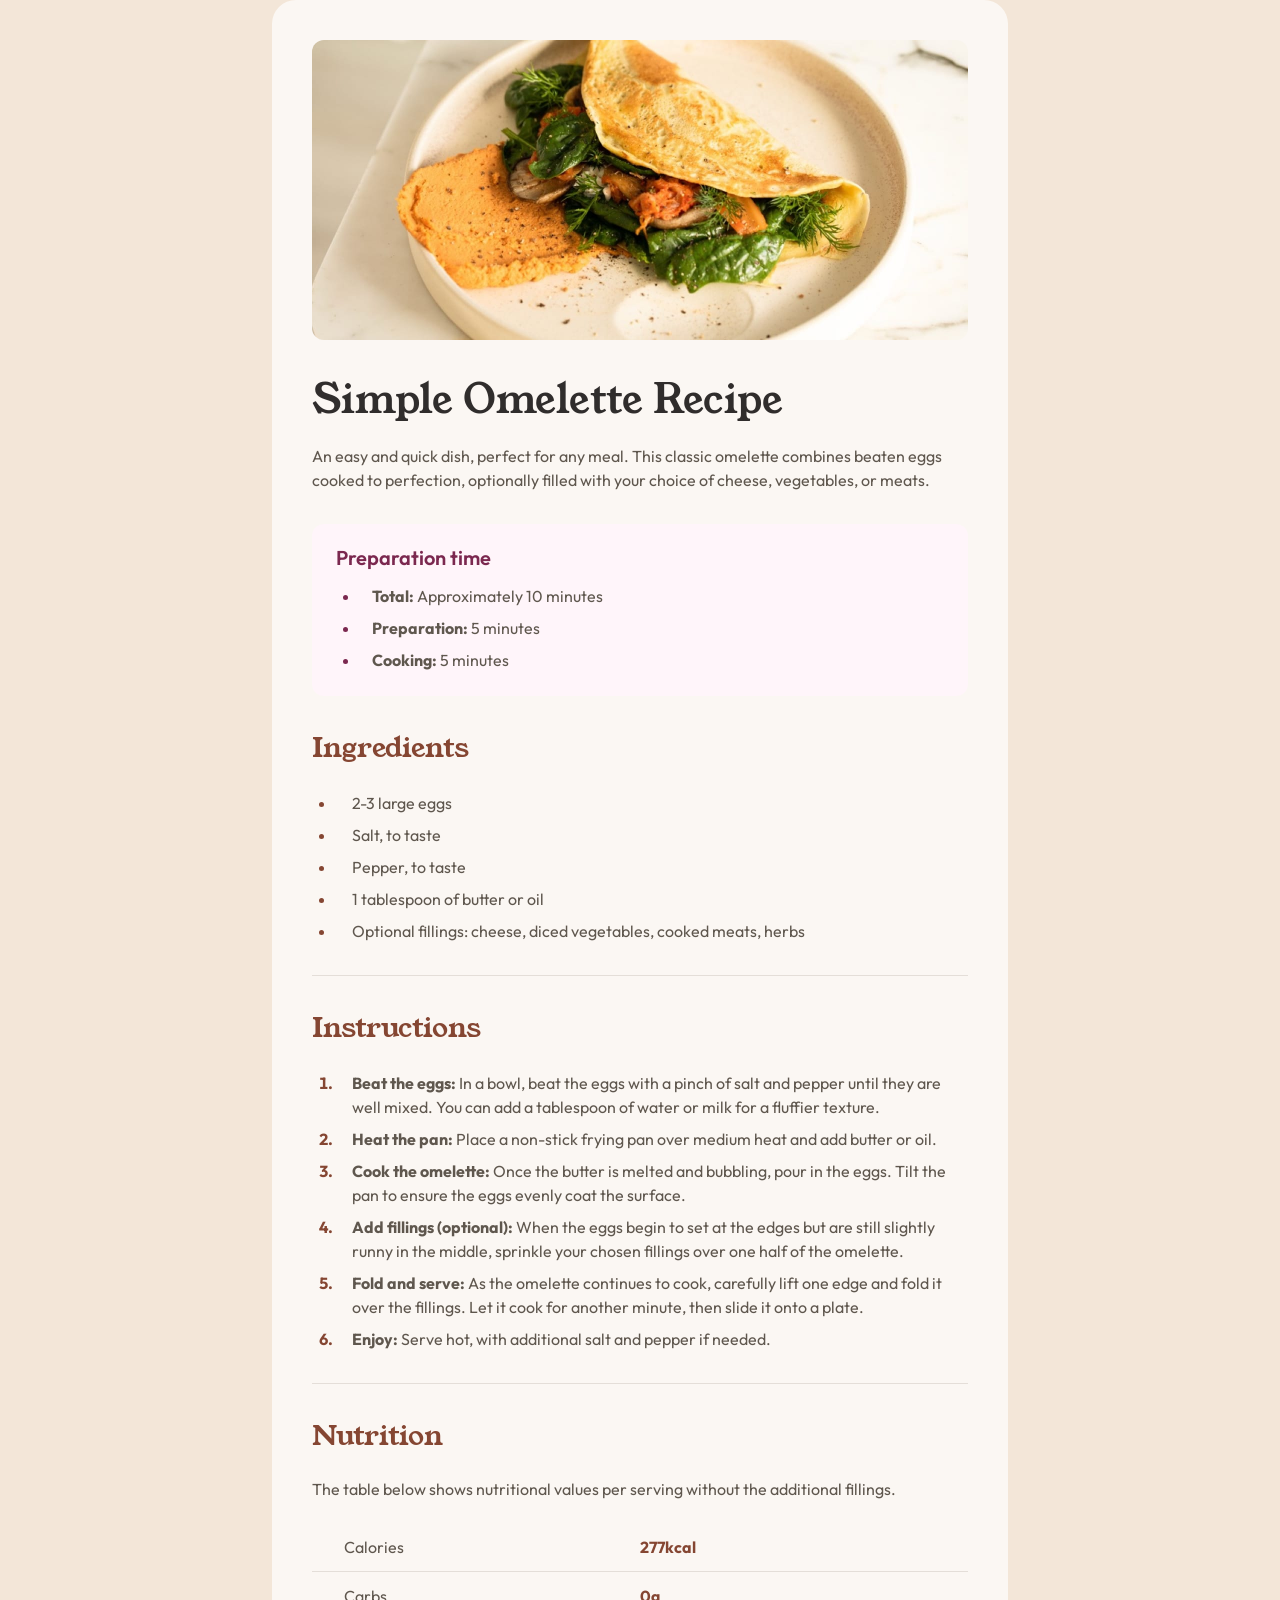
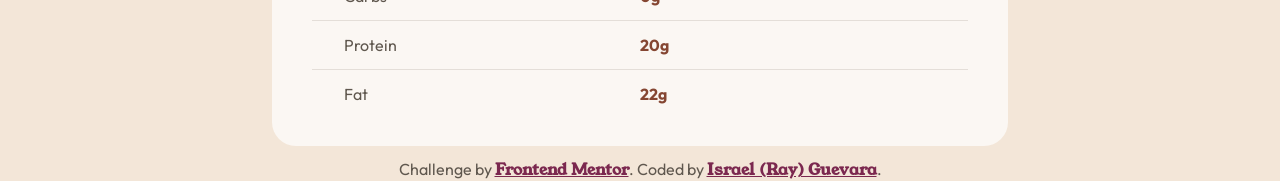
==== commit 7bf417b7: "refactor(html): :rocket: force index.html sync to activate favicon in live environment" ====
--- a/index.html
+++ b/index.html
@@ -26,8 +26,12 @@
           src="assets/images/image-omelette.jpeg"
           alt=""
         />
-        <!-- Header: introductory content -->
+        <!-- 
+  STRUCTURAL INNER ROOM: 
+  This container decouples text content from the hero image hierarchy. It allows the image to remain "Full-Bleed" (touching the edges) on mobile while providing the necessary "bubble wrap" (padding) to the text sections to  ensure structural integrity and optimal legibility on small screens. 
+  -->
         <div class="recipe-card__media-query-text">
+          <!-- Header: introductory content -->
           <header>
             <h1 class="recipe-card__title">Simple Omelette Recipe</h1>
             <p class="recipe-card__description">
--- a/styles.css
+++ b/styles.css
@@ -43,6 +43,7 @@
   --sp-1600: 8rem; /* 128px */
   --sp-600: 3rem; /* 48px */
   --sp-500: 2.5rem; /* 40px */
+  --sp-450: 2.25rem; /* 36px */
   --sp-400: 2rem; /* 32px */
   --sp-350: 1.75rem; /* 28px */
   --sp-300: 1.5rem; /* 24px */
@@ -53,7 +54,7 @@
 
   /* ATTRIBUTION */
   --sp-fs-footer: 0.6875rem; /* 11px */
-  --sp-br-footer: 0.125rem; /* 2px */
+  --sp-br-footer: 0.25rem; /* 4px */
 
   /* VIEWPORT BOUNDARIES */
   --sp-wd-min: 23.4375rem; /* 375px Mobile, min-width */
@@ -68,6 +69,7 @@
   --fs-prep-time: var(--sp-250); /* 20px */
   --fs-paragraph: var(--sp-200); /* 16px */
   --fs-footer: var(--sp-footer); /* 11px */
+  --fs-mq-title: var(--sp-450); /* 36px */
 
   /* PADDING: Internal 'bubble wrap' for our boxes*/
   --pd-recipe-card: var(--sp-500);
@@ -77,6 +79,8 @@
   --pd-instructions: var(--sp-300);
   --pd-th: var(--sp-400);
   --pd-table: var(--sp-150) 0;
+  --pd-media-query: 0 var(--sp-400) var(--sp-500);
+  --pd-mq-ul: var(--sp-200);
 
   /* MARGIN: Empty space between separate boxes */
   --mrg-title: var(--sp-500) 0 var(--sp-300);
@@ -401,6 +405,53 @@
    FOOTER SECTION ↑
    ---------------- */
 
+/* -----------------------------
+   MEDIA QUERY (Mobile Sensor) ↓
+   Protocol: Screens <= 375px (Figma Spec).
+   Purpose: Implements Full-Bleed layout for the image while protecting text readability with an inner wrapper.
+   ----------------------------- */
+
+@media screen and (max-width: 375px) {
+  /* CARD + HERO */
+
+  /* Viewport Context: Removes the outer 'bubble wrap' */
+  body {
+    padding: 0;
+  }
+
+  .recipe-card__media-query-text {
+    padding: var(--pd-media-query);
+  }
+
+  /* Box Model & Visuals: Achieving Full-Bleed integration */
+  .recipe-card {
+    padding: 0;
+    border-radius: 0;
+  }
+
+  /* Image integrates with the device edges */
+  .recipe-card__img {
+    width: 100%;
+    border-radius: 0;
+  }
+
+  /* TITLE */
+  .recipe-card__title {
+    font-size: var(--fs-mq-title); /* 36px - Figma Mobile Spec */
+    line-height: var(--lh-100);
+  }
+
+  /* PREP TIME */
+  .recipe-card__preparation-stats time {
+    padding-left: var(--pd-mq-ul);
+    text-indent: 0; /* Resets desktop indent for cleaner mobile layout */
+  }
+}
+
+/* -------------
+   MEDIA QUERY ↑
+   ------------- */
+
 /* =================
 RECIPE CARD DESIGN ↑
 ==================== */
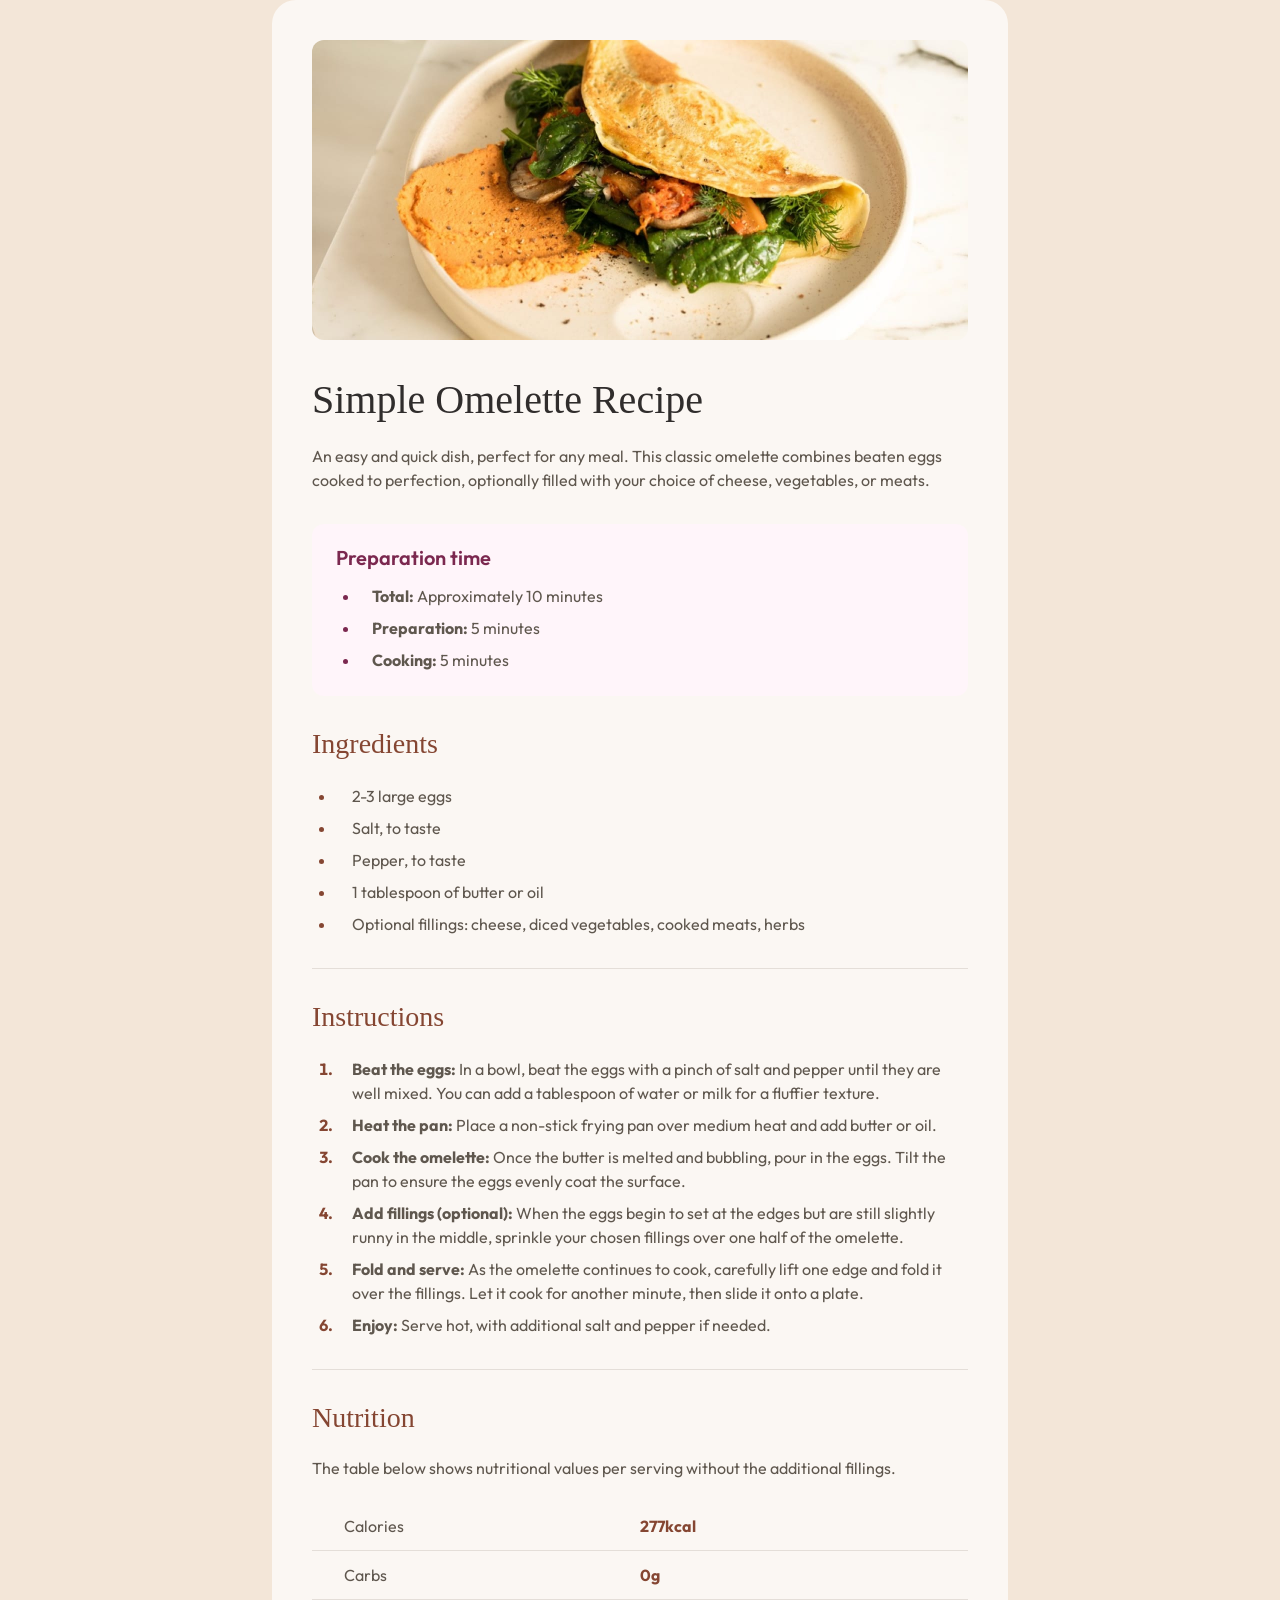
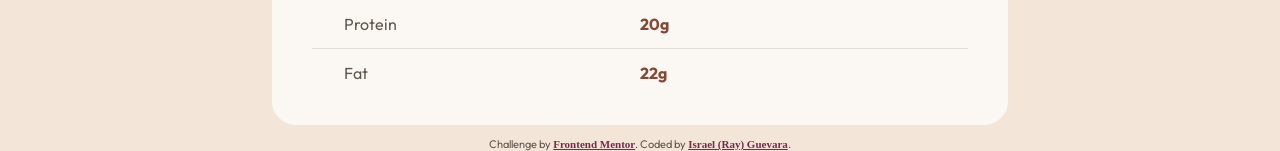
==== commit f49870ff: "feat(a11y): :wheelchair: add caption element to nutrition table for screen reader only" ====
--- a/index.html
+++ b/index.html
@@ -9,7 +9,7 @@
       rel="icon"
       type="image/png"
       sizes="32x32"
-      href="./assets/images/favicon-32x32.png"
+      href="assets/images/favicon-32x32.png?v=2"
     />
 
     <title>Frontend Mentor | Recipe page</title>
@@ -28,7 +28,7 @@
         />
         <!-- 
   STRUCTURAL INNER ROOM: 
-  This container decouples text content from the hero image hierarchy. It allows the image to remain "Full-Bleed" (touching the edges) on mobile while providing the necessary "bubble wrap" (padding) to the text sections to  ensure structural integrity and optimal legibility on small screens. 
+  This container decouples text content from the hero image hierarchy. It allows the image to remain "Full-Bleed" (touching the edges) on mobile while providing the necessary "bubble wrap" (padding) to the text sections to ensure structural integrity and optimal legibility on small screens. 
   -->
         <div class="recipe-card__media-query-text">
           <!-- Header: introductory content -->
@@ -165,6 +165,9 @@
             </p>
             <!-- Table: this element represents tabular-data using rows and columns -->
             <table class="recipe-card__table">
+              <caption class="recipe-card__caption-sr-only">
+                Nutrition per serving
+              </caption>
               <!-- Table body: encapsulates a series of rows (tr) -->
               <tbody>
                 <tr>
--- a/styles.css
+++ b/styles.css
@@ -14,7 +14,7 @@
 ======== */
 
 @font-face {
-  font-family: "outfit";
+  font-family: "Outfit";
   src: url(assets/fonts/outfit/Outfit-VariableFont_wght.woff2) format("woff2"); /* By declaring the format the browser reads it and in case it isn't supported, the user won't spend data in assets the browser won't be able to use */
   font-weight: 100 900; /* covers all weights (100-900) to save loading time */
   font-style: normal;
@@ -22,7 +22,7 @@
 }
 
 @font-face {
-  font-family: "young-serif";
+  font-family: "Young Serif";
   src: url(assets/fonts/young-serif/YoungSerif-Regular.woff2) format("woff2");
   font-weight: 400; /* used for the recipe title */
   font-style: normal;
@@ -68,7 +68,7 @@
   --fs-subtitle: var(--sp-350); /* 28px */
   --fs-prep-time: var(--sp-250); /* 20px */
   --fs-paragraph: var(--sp-200); /* 16px */
-  --fs-footer: var(--sp-footer); /* 11px */
+  --fs-footer: var(--sp-fs-footer); /* 11px */
   --fs-mq-title: var(--sp-450); /* 36px */
 
   /* PADDING: Internal 'bubble wrap' for our boxes*/
@@ -370,6 +370,30 @@
   color: var(--clr-subtitle);
 }
 
+/* Accessibility Utility: The "Invisibility Cloak" 
+   This hides elements from the eyes but keeps them for Screen Readers */
+.recipe-card__caption-sr-only {
+  /* Takes the box off the shelf so it doesn't take up any space in the layout */
+  position: absolute;
+
+  /* Shrinks the box down to the size of a tiny grain of sand */
+  width: 1px;
+  height: 1px;
+
+  /* Removes all the internal "bubble wrap" (padding) and the box itself (border) */
+  border: 0;
+  padding: 0;
+
+  /* Pushes that tiny grain outside the visible area just to be safe */
+  margin: -1px;
+  /* Acts like "scissors" to cut off any content that tries to stick out of the tiny box */
+  overflow: hidden;
+  clip: rect(0, 0, 0, 0);
+
+  /* Forces the text to stay in one line so it doesn't try to make the box taller */
+  white-space: nowrap;
+}
+
 /* -------------------
    NUTRITION SECTION ↑
    ------------------- */
